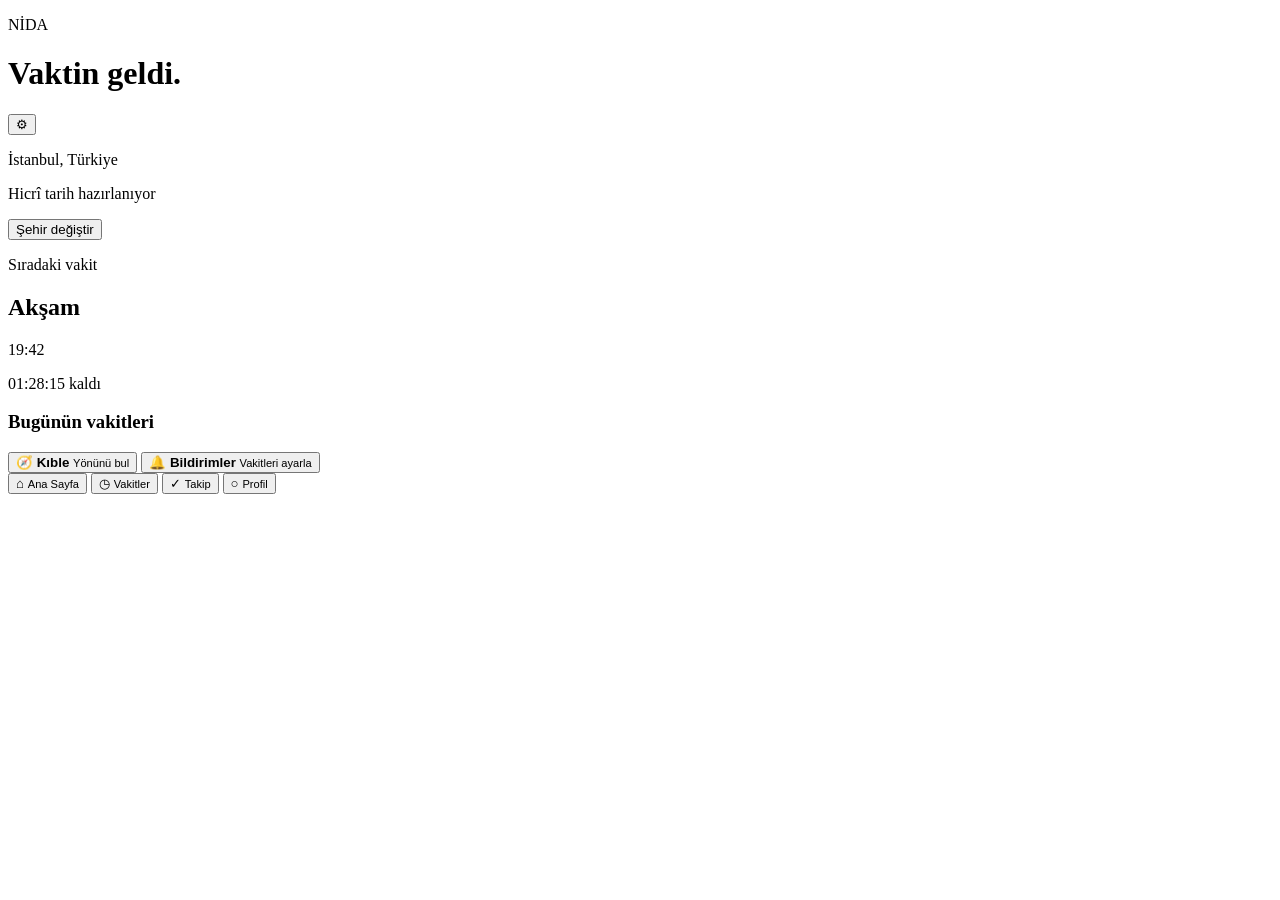
==== index.html @ 8fc0c07a "Create index.html" ====
<!DOCTYPE html>
<html lang="tr">
<head>
  <meta charset="UTF-8" />

  <meta
    name="viewport"
    content="width=device-width, initial-scale=1, viewport-fit=cover"
  />

  <meta name="theme-color" content="#0f3d32" />

  <meta
    name="description"
    content="Nida — sade ve güvenilir namaz vakti uygulaması."
  />

  <title>Nida — Vaktin geldi</title>

  <link rel="manifest" href="manifest.json" />

  <link
    rel="apple-touch-icon"
    href="icons/icon-192.png"
  />

  <link rel="stylesheet" href="style.css" />
</head>

<body>
  <div class="app-shell">

    <header class="topbar">
      <div>
        <p class="eyebrow">NİDA</p>
        <h1>Vaktin geldi.</h1>
      </div>

      <button
        id="settingsButton"
        class="icon-button"
        aria-label="Ayarlar"
      >
        ⚙︎
      </button>
    </header>

    <main>

      <section class="hero-card">

        <div class="hero-top">
          <div>
            <p id="locationLabel" class="location">
              İstanbul, Türkiye
            </p>

            <p id="hijriDate" class="muted">
              Hicrî tarih hazırlanıyor
            </p>
          </div>

          <button
            id="changeCityButton"
            class="ghost-button"
          >
            Şehir değiştir
          </button>
        </div>

        <div class="next-prayer">
          <p class="muted">Sıradaki vakit</p>

          <h2 id="nextPrayerName">
            Akşam
          </h2>

          <div id="nextPrayerTime" class="big-time">
            19:42
          </div>

          <p id="countdown" class="countdown">
            01:28:15 kaldı
          </p>
        </div>

      </section>

      <section class="section">

        <div class="section-heading">
          <h3>Bugünün vakitleri</h3>

          <span
            id="gregorianDate"
            class="muted"
          ></span>
        </div>

        <div
          id="prayerList"
          class="prayer-list"
        ></div>

      </section>

      <section class="quick-actions">

        <button
          class="action-card"
          id="qiblaButton"
        >
          <span>🧭</span>
          <strong>Kıble</strong>
          <small>Yönünü bul</small>
        </button>

        <button
          class="action-card"
          id="notificationButton"
        >
          <span>🔔</span>
          <strong>Bildirimler</strong>
          <small>Vakitleri ayarla</small>
        </button>

        <button
          class="action-card"
          id="installButton"
          hidden
        >
          <span>＋</span>
          <strong>Yükle</strong>
          <small>Ana ekrana ekle</small>
        </button>

      </section>

    </main>

    <nav
      class="bottom-nav"
      aria-label="Ana menü"
    >

      <button class="nav-item active">
        <span>⌂</span>
        <small>Ana Sayfa</small>
      </button>

      <button
        class="nav-item"
        id="timesNav"
      >
        <span>◷</span>
        <small>Vakitler</small>
      </button>

      <button
        class="nav-item"
        id="trackNav"
      >
        <span>✓</span>
        <small>Takip</small>
      </button>

      <button
        class="nav-item"
        id="profileNav"
      >
        <span>○</span>
        <small>Profil</small>
      </button>

    </nav>

  </div>

  <dialog id="cityDialog">

    <form
      method="dialog"
      class="dialog-card"
    >

      <div class="dialog-header">
        <h3>Şehir seç</h3>

        <button
          class="icon-button"
          value="cancel"
          aria-label="Kapat"
        >
          ×
        </button>
      </div>

      <label for="citySelect">
        Şehir
      </label>

      <select id="citySelect">
        <option value="İstanbul">İstanbul</option>
        <option value="Ankara">Ankara</option>
        <option value="İzmir">İzmir</option>
        <option value="Elazığ">Elazığ</option>
        <option value="Bingöl">Bingöl</option>
        <option value="Diyarbakır">Diyarbakır</option>
        <option value="Bursa">Bursa</option>
        <option value="Antalya">Antalya</option>
      </select>

      <button
        id="saveCityButton"
        class="primary-button"
        value="default"
      >
        Kaydet
      </button>

    </form>

  </dialog>

  <dialog id="notificationDialog">

    <form
      method="dialog"
      class="dialog-card"
    >

      <div class="dialog-header">
        <h3>Bildirim ayarları</h3>

        <button
          class="icon-button"
          value="cancel"
          aria-label="Kapat"
        >
          ×
        </button>
      </div>

      <div
        id="notificationOptions"
        class="notification-options"
      ></div>

      <button
        id="requestPermissionButton"
        class="primary-button"
        type="button"
      >
        Bildirim izni ver
      </button>

    </form>

  </dialog>

  <div
    id="toast"
    class="toast"
    role="status"
    aria-live="polite"
  ></div>

  <script src="app.js"></script>
</body>
</html>
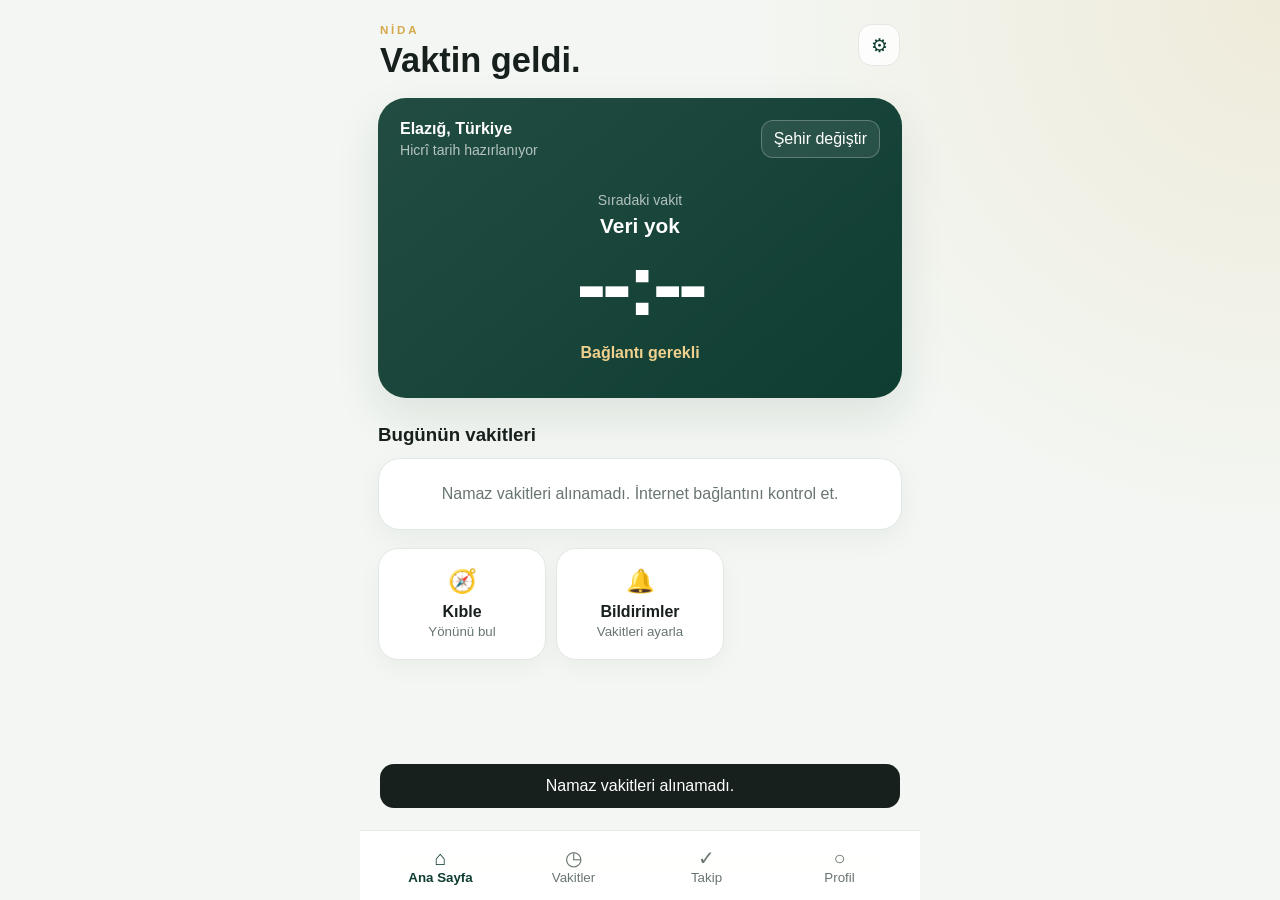
==== commit 723aa5bf: "Update index.html" ====
--- a/index.html
+++ b/index.html
@@ -25,6 +25,35 @@
   />
 
   <link rel="stylesheet" href="style.css" />
+<script
+  src="https://cdn.onesignal.com/sdks/web/v16/OneSignalSDK.page.js"
+  defer
+></script>
+
+<script>
+  window.OneSignalDeferred =
+    window.OneSignalDeferred || [];
+
+  OneSignalDeferred.push(
+    async function (OneSignal) {
+      await OneSignal.init({
+        appId:
+          "fc9c18b7-5c3d-4900-9eeb-158b1225d11e",
+
+        serviceWorkerPath:
+          "OneSignalSDKWorker.js",
+
+        serviceWorkerParam: {
+          scope: "./"
+        },
+
+        notifyButton: {
+          enable: false
+        }
+      });
+    }
+  );
+</script>
 </head>
 
 <body>
--- a/style.css
+++ b/style.css
@@ -0,0 +1,494 @@
+* {
+  box-sizing: border-box;
+}
+
+:root {
+  color-scheme: light;
+
+  --bg: #f3f6f2;
+  --surface: #ffffff;
+  --primary: #0f3d32;
+  --primary-soft: #dfece6;
+  --accent: #d5a84b;
+  --text: #17201d;
+  --muted: #69756f;
+  --border: #e2e8e4;
+
+  --shadow:
+    0 18px 45px rgba(15, 61, 50, 0.10);
+}
+
+html {
+  background: var(--bg);
+}
+
+body {
+  margin: 0;
+  min-height: 100vh;
+
+  font-family:
+    -apple-system,
+    BlinkMacSystemFont,
+    "Segoe UI",
+    sans-serif;
+
+  background:
+    radial-gradient(
+      circle at top right,
+      rgba(213, 168, 75, 0.14),
+      transparent 34%
+    ),
+    var(--bg);
+
+  color: var(--text);
+}
+
+button,
+select {
+  font: inherit;
+}
+
+button {
+  cursor: pointer;
+}
+
+.app-shell {
+  max-width: 560px;
+  min-height: 100vh;
+
+  margin: 0 auto;
+
+  padding:
+    env(safe-area-inset-top)
+    18px
+    calc(92px + env(safe-area-inset-bottom));
+}
+
+.topbar {
+  display: flex;
+  justify-content: space-between;
+  align-items: flex-start;
+
+  padding: 24px 2px 18px;
+}
+
+.eyebrow {
+  margin: 0 0 5px;
+
+  font-size: 0.72rem;
+  font-weight: 800;
+  letter-spacing: 0.24em;
+
+  color: var(--accent);
+}
+
+h1,
+h2,
+h3,
+p {
+  margin-top: 0;
+}
+
+h1 {
+  margin-bottom: 0;
+
+  font-size:
+    clamp(1.65rem, 6vw, 2.15rem);
+}
+
+.icon-button {
+  width: 42px;
+  height: 42px;
+
+  border: 1px solid var(--border);
+  border-radius: 14px;
+
+  background:
+    rgba(255, 255, 255, 0.82);
+
+  color: var(--primary);
+  font-size: 1.2rem;
+}
+
+.hero-card {
+  padding: 22px;
+
+  border-radius: 28px;
+
+  background:
+    linear-gradient(
+      140deg,
+      rgba(255, 255, 255, 0.08),
+      rgba(255, 255, 255, 0)
+    ),
+    var(--primary);
+
+  color: white;
+  box-shadow: var(--shadow);
+}
+
+.hero-top,
+.section-heading,
+.dialog-header {
+  display: flex;
+  align-items: center;
+  justify-content: space-between;
+
+  gap: 16px;
+}
+
+.location {
+  margin-bottom: 4px;
+  font-weight: 700;
+}
+
+.muted {
+  margin-bottom: 0;
+
+  color: var(--muted);
+  font-size: 0.88rem;
+}
+
+.hero-card .muted {
+  color:
+    rgba(255, 255, 255, 0.67);
+}
+
+.ghost-button {
+  padding: 9px 12px;
+
+  border:
+    1px solid rgba(255, 255, 255, 0.25);
+
+  border-radius: 12px;
+
+  background:
+    rgba(255, 255, 255, 0.08);
+
+  color: white;
+}
+
+.next-prayer {
+  padding: 34px 0 14px;
+  text-align: center;
+}
+
+.next-prayer h2 {
+  margin: 6px 0 2px;
+
+  font-size: 1.3rem;
+  font-weight: 600;
+}
+
+.big-time {
+  font-size:
+    clamp(3.5rem, 18vw, 5.6rem);
+
+  font-weight: 750;
+  line-height: 1;
+  letter-spacing: -0.05em;
+}
+
+.countdown {
+  margin: 14px 0 0;
+
+  color: #f0d18e;
+  font-weight: 650;
+}
+
+.section {
+  padding-top: 26px;
+}
+
+.section-heading {
+  margin-bottom: 12px;
+}
+
+.section-heading h3 {
+  margin-bottom: 0;
+}
+
+.prayer-list {
+  overflow: hidden;
+
+  border: 1px solid var(--border);
+  border-radius: 22px;
+
+  background: var(--surface);
+
+  box-shadow:
+    0 8px 28px rgba(26, 43, 36, 0.05);
+}
+
+.prayer-row {
+  display: grid;
+
+  grid-template-columns:
+    42px 1fr auto auto;
+
+  align-items: center;
+  gap: 12px;
+
+  padding: 15px 16px;
+
+  border-bottom:
+    1px solid var(--border);
+}
+
+.prayer-row:last-child {
+  border-bottom: 0;
+}
+
+.prayer-row.active {
+  background: var(--primary-soft);
+}
+
+.prayer-icon {
+  display: grid;
+  place-items: center;
+
+  width: 38px;
+  height: 38px;
+
+  border-radius: 12px;
+
+  background: #f0f4f1;
+}
+
+.prayer-name {
+  font-weight: 700;
+}
+
+.prayer-time {
+  font-weight: 750;
+  font-variant-numeric: tabular-nums;
+}
+
+.bell-toggle {
+  border: 0;
+  background: transparent;
+
+  font-size: 1rem;
+  opacity: 0.75;
+}
+
+.quick-actions {
+  display: grid;
+
+  grid-template-columns:
+    repeat(3, 1fr);
+
+  gap: 10px;
+  padding-top: 18px;
+}
+
+.action-card {
+  min-height: 112px;
+
+  padding: 14px 10px;
+
+  border: 1px solid var(--border);
+  border-radius: 20px;
+
+  background: var(--surface);
+  color: var(--text);
+
+  box-shadow:
+    0 8px 24px rgba(26, 43, 36, 0.04);
+}
+
+.action-card span,
+.action-card strong,
+.action-card small {
+  display: block;
+}
+
+.action-card span {
+  margin-bottom: 8px;
+  font-size: 1.45rem;
+}
+
+.action-card strong {
+  margin-bottom: 3px;
+}
+
+.action-card small {
+  color: var(--muted);
+}
+
+.bottom-nav {
+  position: fixed;
+  z-index: 10;
+
+  right: 0;
+  bottom: 0;
+  left: 0;
+
+  display: grid;
+
+  grid-template-columns:
+    repeat(4, 1fr);
+
+  max-width: 560px;
+  margin: 0 auto;
+
+  padding:
+    10px
+    14px
+    calc(10px + env(safe-area-inset-bottom));
+
+  border-top:
+    1px solid rgba(226, 232, 228, 0.9);
+
+  background:
+    rgba(255, 255, 255, 0.92);
+
+  backdrop-filter: blur(18px);
+}
+
+.nav-item {
+  padding: 5px;
+
+  border: 0;
+  background: transparent;
+
+  color: var(--muted);
+}
+
+.nav-item span,
+.nav-item small {
+  display: block;
+}
+
+.nav-item span {
+  font-size: 1.25rem;
+}
+
+.nav-item.active {
+  color: var(--primary);
+  font-weight: 750;
+}
+
+dialog {
+  width: min(92vw, 440px);
+
+  padding: 0;
+
+  border: 0;
+  border-radius: 24px;
+
+  box-shadow: var(--shadow);
+}
+
+dialog::backdrop {
+  background:
+    rgba(8, 23, 18, 0.52);
+
+  backdrop-filter: blur(4px);
+}
+
+.dialog-card {
+  padding: 22px;
+  background: var(--surface);
+}
+
+.dialog-card label {
+  display: block;
+
+  margin: 20px 0 8px;
+
+  font-size: 0.85rem;
+  font-weight: 700;
+}
+
+select {
+  width: 100%;
+
+  padding: 13px 14px;
+
+  border: 1px solid var(--border);
+  border-radius: 14px;
+
+  background: white;
+}
+
+.primary-button {
+  width: 100%;
+
+  margin-top: 18px;
+  padding: 14px;
+
+  border: 0;
+  border-radius: 15px;
+
+  background: var(--primary);
+  color: white;
+
+  font-weight: 750;
+}
+
+.notification-options {
+  margin-top: 12px;
+}
+
+.notification-option {
+  display: flex;
+  align-items: center;
+  justify-content: space-between;
+
+  padding: 13px 2px;
+
+  border-bottom:
+    1px solid var(--border);
+}
+
+.toast {
+  position: fixed;
+  z-index: 30;
+
+  right: 18px;
+  bottom:
+    calc(92px + env(safe-area-inset-bottom));
+  left: 18px;
+
+  max-width: 520px;
+
+  margin: 0 auto;
+  padding: 13px 16px;
+
+  border-radius: 14px;
+
+  background: #17201d;
+  color: white;
+
+  text-align: center;
+
+  opacity: 0;
+
+  transform: translateY(12px);
+
+  pointer-events: none;
+
+  transition: 0.2s ease;
+}
+
+.toast.show {
+  opacity: 1;
+  transform: translateY(0);
+}
+
+@media (max-width: 390px) {
+
+  .quick-actions {
+    grid-template-columns:
+      1fr 1fr;
+  }
+
+  .prayer-row {
+    grid-template-columns:
+      38px 1fr auto auto;
+
+    gap: 9px;
+  }
+
+}
